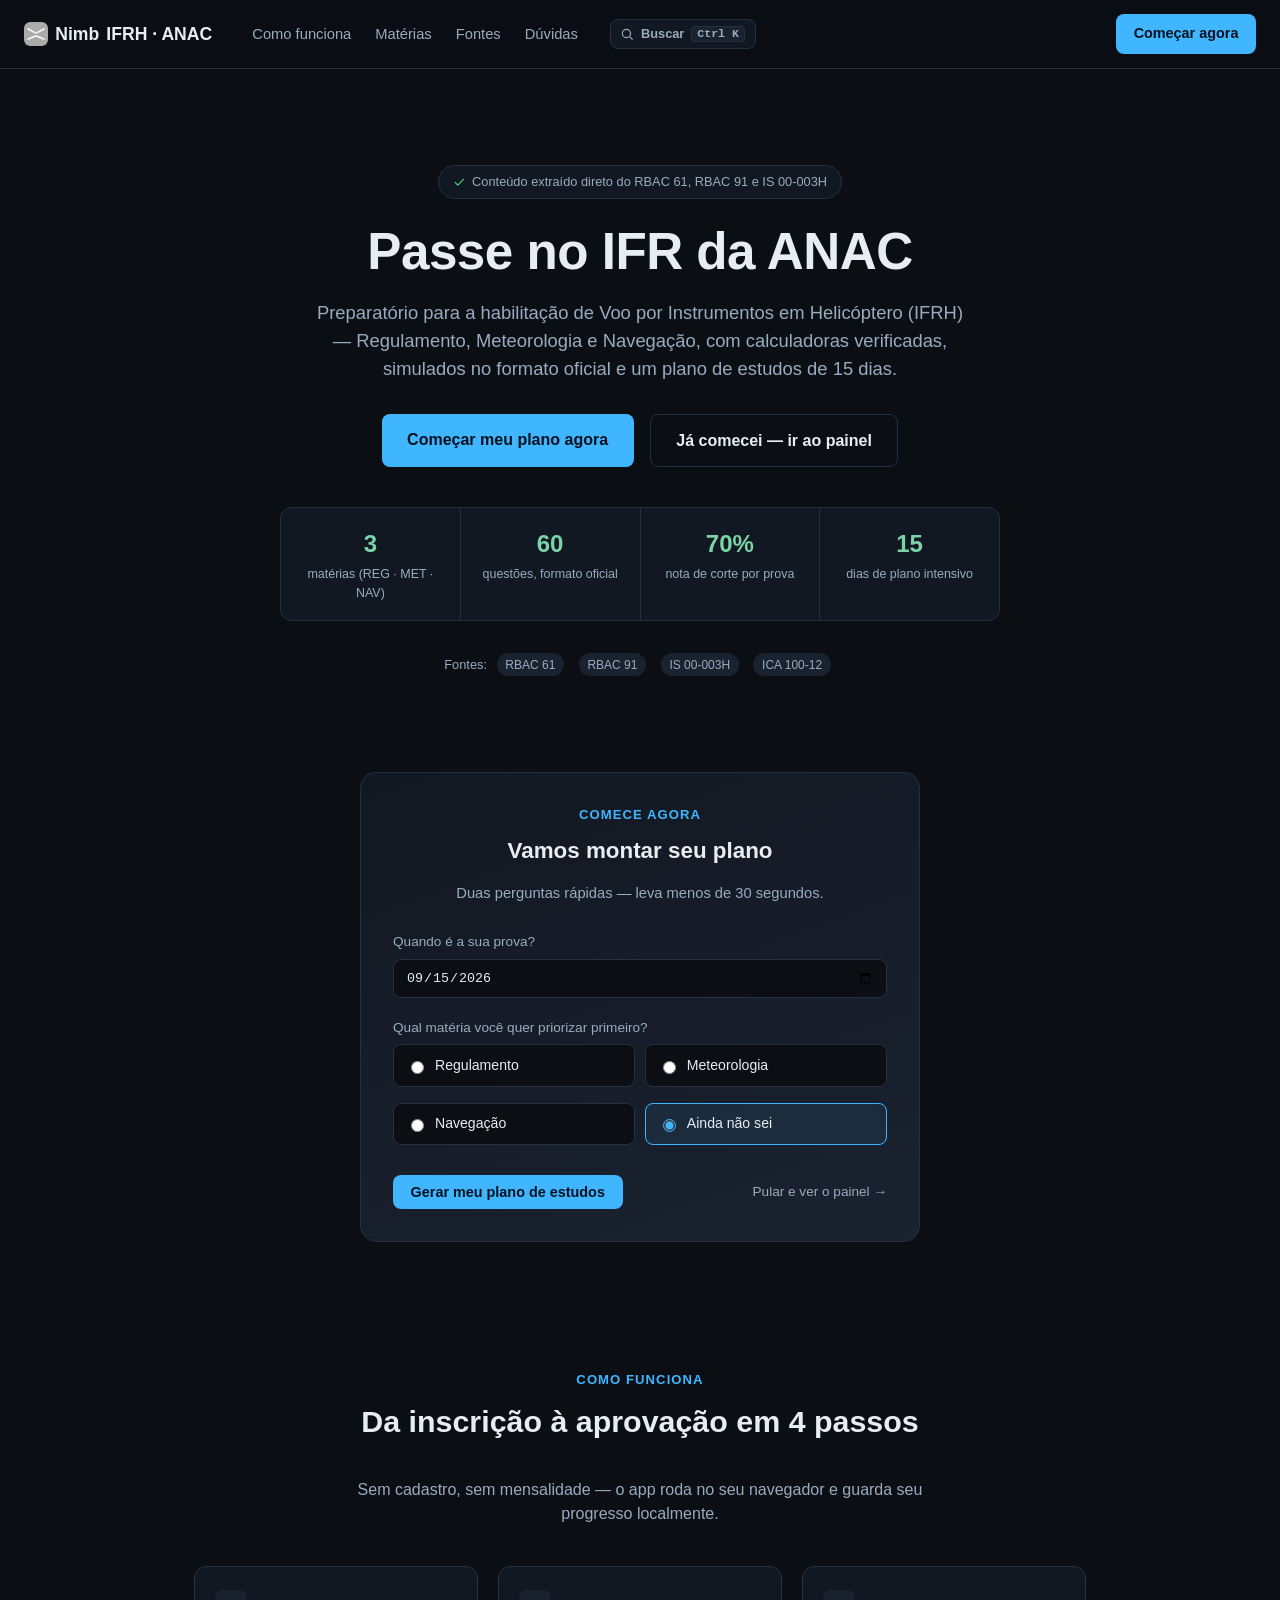
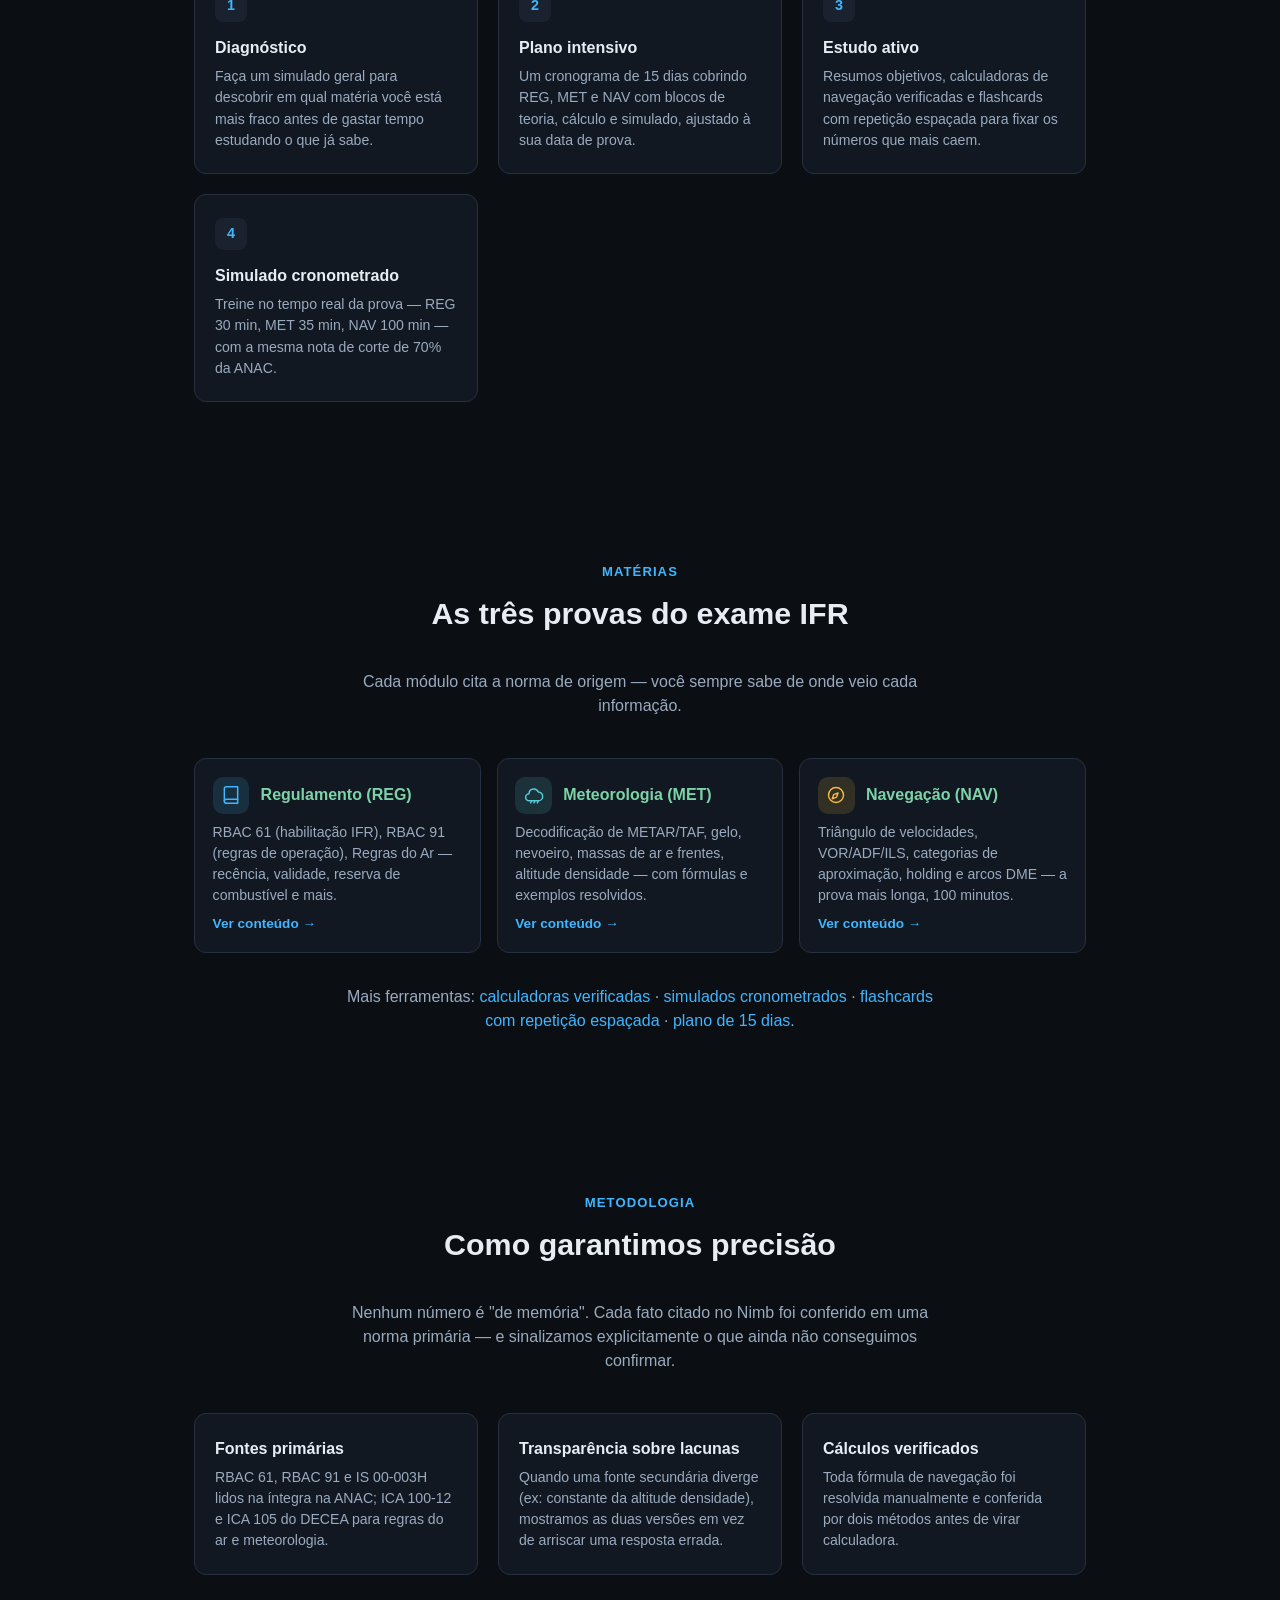
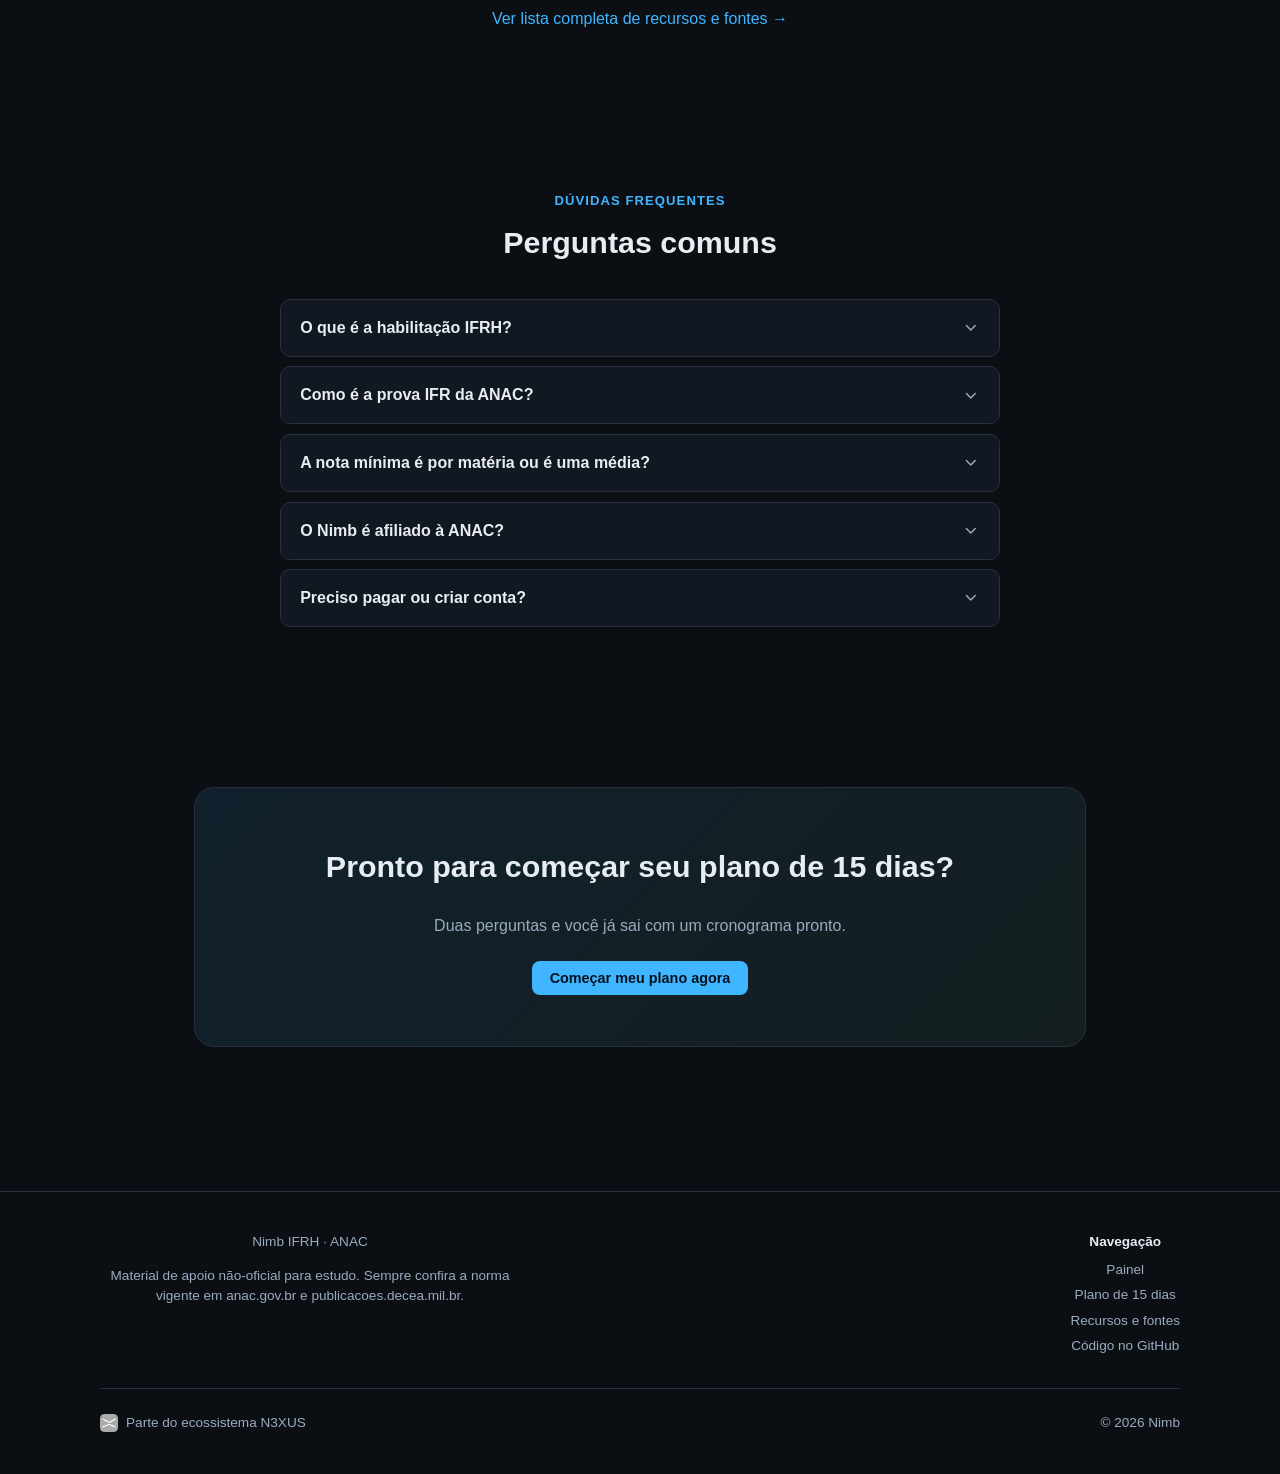
==== index.html @ 671a0efa "Resolve itens marcados como nao confirmados no REG e MET Verifiquei o texto oficial da ICA 100-12 (n" ====
<!DOCTYPE html>
<html lang="pt-BR">
<head>
<script>document.documentElement.classList.add('js');</script>
<meta charset="UTF-8" />
<meta name="viewport" content="width=device-width, initial-scale=1.0" />
<title>Nimb — Passe no IFR da ANAC (Habilitação IFRH)</title>
<meta name="description" content="Prepare-se para o exame teórico IFR da ANAC (habilitação de voo por instrumentos em helicóptero) com conteúdo extraído direto do RBAC 61, RBAC 91 e IS 00-003H, calculadoras verificadas, simulados no formato oficial e um plano de estudos de 15 dias." />
<meta name="theme-color" content="#0b0f14" />
<link rel="canonical" href="https://nimb.n3xus.dev/" />

<meta property="og:type" content="website" />
<meta property="og:title" content="Nimb — Passe no IFR da ANAC" />
<meta property="og:description" content="Regulamento, Meteorologia e Navegação extraídos direto das normas oficiais da ANAC/DECEA. Calculadoras verificadas, simulados no formato da prova e plano de 15 dias." />
<meta property="og:url" content="https://nimb.n3xus.dev/" />
<meta property="og:locale" content="pt_BR" />
<meta name="twitter:card" content="summary" />
<meta name="twitter:title" content="Nimb — Passe no IFR da ANAC" />
<meta name="twitter:description" content="Preparatório para a habilitação IFRH baseado nas normas oficiais da ANAC/DECEA." />

<link rel="icon" type="image/png" href="img/nexus-mark.png" />
<link rel="manifest" href="manifest.json" />
<meta name="theme-color" content="#0b0f14" />
<link rel="stylesheet" href="css/style.css?v=9" />
<script type="application/ld+json">
{
  "@context": "https://schema.org",
  "@type": "FAQPage",
  "mainEntity": [
    {
      "@type": "Question",
      "name": "O que é a habilitação IFRH?",
      "acceptedAnswer": { "@type": "Answer", "text": "IFRH é a habilitação de Voo por Instrumentos em Helicóptero da ANAC. Para obtê-la é preciso concluir um curso teórico aprovado, ser aprovado no exame teórico IFR e no exame prático de proficiência." }
    },
    {
      "@type": "Question",
      "name": "Como é estruturado o exame teórico IFR da ANAC?",
      "acceptedAnswer": { "@type": "Answer", "text": "O exame IFR tem 3 provas: REG (Regulamentos, 20 questões, 30 min), MET (Meteorologia, 20 questões, 35 min) e NAV (Navegação, 20 questões, 100 min). A nota mínima é 70% em cada prova, não é média entre elas." }
    },
    {
      "@type": "Question",
      "name": "O Nimb é afiliado à ANAC?",
      "acceptedAnswer": { "@type": "Answer", "text": "Não. O Nimb é um material de apoio independente e não-oficial. Todo o conteúdo é baseado em normas públicas (RBAC 61, RBAC 91, IS 00-003H, ICA 100-12) e deve ser confirmado na fonte oficial antes da prova." }
    },
    {
      "@type": "Question",
      "name": "Preciso pagar para usar o Nimb?",
      "acceptedAnswer": { "@type": "Answer", "text": "Não. O Nimb roda inteiramente no seu navegador, sem cadastro, sem cobrança e sem servidor guardando seus dados — seu progresso fica salvo localmente no seu dispositivo." }
    }
  ]
}
</script>
</head>
<body>
<a href="#conteudo" class="skip-link">Pular para o conteúdo</a>

<header class="landing-nav">
  <div class="brand">
    <img src="img/nexus-mark.png" alt="" width="24" height="24" style="border-radius:6px;" />
    Nimb <span class="tag">IFRH · ANAC</span>
  </div>
  <nav class="links" aria-label="Navegação principal">
    <a href="#como-funciona">Como funciona</a>
    <a href="#materias">Matérias</a>
    <a href="#metodologia">Fontes</a>
    <a href="#faq">Dúvidas</a>
  </nav>
  <button class="cmdk-trigger" onclick="openPalette()" type="button">
    <svg class="icon" viewBox="0 0 24 24" fill="none" stroke="currentColor" stroke-width="2" stroke-linecap="round" stroke-linejoin="round" aria-hidden="true"><circle cx="11" cy="11" r="7"/><path d="m21 21-4.3-4.3"/></svg>
    Buscar <kbd>Ctrl K</kbd>
  </button>
  <a class="btn nav-cta" href="#onboarding">Começar agora</a>
</header>

<main id="conteudo">
  <div class="landing-main">
    <section class="landing-hero">
      <span class="hero-badge reveal">
        <svg class="icon" viewBox="0 0 24 24" fill="none" stroke="currentColor" stroke-width="2" stroke-linecap="round" stroke-linejoin="round" aria-hidden="true"><path d="M20 6 9 17l-5-5"/></svg>
        Conteúdo extraído direto do RBAC 61, RBAC 91 e IS 00-003H
      </span>
      <h1 class="reveal">Passe no IFR da ANAC</h1>
      <p class="lead reveal">Preparatório para a habilitação de Voo por Instrumentos em Helicóptero (IFRH) — Regulamento, Meteorologia e Navegação, com calculadoras verificadas, simulados no formato oficial e um plano de estudos de 15 dias.</p>
      <div class="hero-ctas reveal">
        <a class="btn btn-lg" href="#onboarding">Começar meu plano agora</a>
        <a class="btn-ghost" href="painel.html">Já comecei — ir ao painel</a>
      </div>
      <div class="stat-strip reveal">
        <div class="stat"><div class="num">3</div><div class="lbl">matérias (REG · MET · NAV)</div></div>
        <div class="stat"><div class="num">60</div><div class="lbl">questões, formato oficial</div></div>
        <div class="stat"><div class="num">70%</div><div class="lbl">nota de corte por prova</div></div>
        <div class="stat"><div class="num">15</div><div class="lbl">dias de plano intensivo</div></div>
      </div>
      <div class="source-strip reveal">
        <span>Fontes:</span>
        <a class="tag-pill" href="https://www.anac.gov.br/assuntos/legislacao/legislacao-1/rbha-e-rbac/rbac/rbac-61" target="_blank" rel="noopener">RBAC 61</a>
        <a class="tag-pill" href="https://www.anac.gov.br/assuntos/legislacao/legislacao-1/rbha-e-rbac/rbac/rbac-91" target="_blank" rel="noopener">RBAC 91</a>
        <a class="tag-pill" href="https://www.anac.gov.br/assuntos/legislacao/legislacao-1/boletim-de-pessoal/2024/bps-v-19-no-53-30-12-2024-a-03-01-2025/is-00-003h/visualizar_ato_normativo" target="_blank" rel="noopener">IS 00-003H</a>
        <a class="tag-pill" href="https://publicacoes.decea.mil.br/publicacao/ica-100-12" target="_blank" rel="noopener">ICA 100-12</a>
      </div>
    </section>

    <section class="landing-section tight" id="onboarding" aria-labelledby="onboard-title">
      <div class="onboard-card reveal">
        <span class="section-kicker">Comece agora</span>
        <h2 id="onboard-title">Vamos montar seu plano</h2>
        <p>Duas perguntas rápidas — leva menos de 30 segundos.</p>
        <form id="onboard-form">
          <div class="onboard-field">
            <label for="onboard-date">Quando é a sua prova?</label>
            <input type="date" id="onboard-date" name="date" style="width:100%; background:var(--bg); color:var(--text); border:1px solid var(--border); border-radius:8px; padding:0.6rem 0.75rem; font-family:var(--mono);" />
          </div>
          <div class="onboard-field">
            <label>Qual matéria você quer priorizar primeiro?</label>
            <div class="priority-options">
              <label><input type="radio" name="priority" value="regulamento" /> Regulamento</label>
              <label><input type="radio" name="priority" value="meteorologia" /> Meteorologia</label>
              <label><input type="radio" name="priority" value="navegacao" /> Navegação</label>
              <label><input type="radio" name="priority" value="none" checked /> Ainda não sei</label>
            </div>
          </div>
          <div class="onboard-actions">
            <button type="submit" class="btn">Gerar meu plano de estudos</button>
            <a href="painel.html" id="onboard-skip" class="onboard-skip">Pular e ver o painel →</a>
          </div>
        </form>
      </div>
    </section>

    <section class="landing-section" id="como-funciona" aria-labelledby="como-funciona-title">
      <span class="section-kicker reveal">Como funciona</span>
      <h2 id="como-funciona-title" class="reveal">Da inscrição à aprovação em 4 passos</h2>
      <p class="section-sub reveal">Sem cadastro, sem mensalidade — o app roda no seu navegador e guarda seu progresso localmente.</p>
      <div class="steps-grid">
        <div class="step-card reveal">
          <div class="step-num">1</div>
          <h3>Diagnóstico</h3>
          <p>Faça um simulado geral para descobrir em qual matéria você está mais fraco antes de gastar tempo estudando o que já sabe.</p>
        </div>
        <div class="step-card reveal">
          <div class="step-num">2</div>
          <h3>Plano intensivo</h3>
          <p>Um cronograma de 15 dias cobrindo REG, MET e NAV com blocos de teoria, cálculo e simulado, ajustado à sua data de prova.</p>
        </div>
        <div class="step-card reveal">
          <div class="step-num">3</div>
          <h3>Estudo ativo</h3>
          <p>Resumos objetivos, calculadoras de navegação verificadas e flashcards com repetição espaçada para fixar os números que mais caem.</p>
        </div>
        <div class="step-card reveal">
          <div class="step-num">4</div>
          <h3>Simulado cronometrado</h3>
          <p>Treine no tempo real da prova — REG 30 min, MET 35 min, NAV 100 min — com a mesma nota de corte de 70% da ANAC.</p>
        </div>
      </div>
    </section>

    <section class="landing-section" id="materias" aria-labelledby="materias-title">
      <span class="section-kicker reveal">Matérias</span>
      <h2 id="materias-title" class="reveal">As três provas do exame IFR</h2>
      <p class="section-sub reveal">Cada módulo cita a norma de origem — você sempre sabe de onde veio cada informação.</p>
      <div class="grid">
        <div class="card reveal">
          <div class="card-head">
            <span class="icon-badge c-blue">
              <svg class="icon" viewBox="0 0 24 24" fill="none" stroke="currentColor" stroke-width="1.75" stroke-linecap="round" stroke-linejoin="round" aria-hidden="true">
                <path d="M4 19.5A2.5 2.5 0 0 1 6.5 17H20"/>
                <path d="M4 4.5A2.5 2.5 0 0 1 6.5 2H20v20H6.5A2.5 2.5 0 0 1 4 19.5V4.5Z"/>
              </svg>
            </span>
            <h3>Regulamento (REG)</h3>
          </div>
          <p>RBAC 61 (habilitação IFR), RBAC 91 (regras de operação), Regras do Ar — recência, validade, reserva de combustível e mais.</p>
          <a class="cta" href="regulamento.html">Ver conteúdo →</a>
        </div>
        <div class="card reveal">
          <div class="card-head">
            <span class="icon-badge c-teal">
              <svg class="icon" viewBox="0 0 24 24" fill="none" stroke="currentColor" stroke-width="1.75" stroke-linecap="round" stroke-linejoin="round" aria-hidden="true">
                <path d="M6.5 19a4.3 4.3 0 0 1-.5-8.6 5.8 5.8 0 0 1 11.2-2A4.3 4.3 0 0 1 17 19H6.5Z"/>
                <path d="M8 21.5 9 19.5"/><path d="M12 21.5 13 19.5"/><path d="M16 21.5 17 19.5"/>
              </svg>
            </span>
            <h3>Meteorologia (MET)</h3>
          </div>
          <p>Decodificação de METAR/TAF, gelo, nevoeiro, massas de ar e frentes, altitude densidade — com fórmulas e exemplos resolvidos.</p>
          <a class="cta" href="meteorologia.html">Ver conteúdo →</a>
        </div>
        <div class="card reveal">
          <div class="card-head">
            <span class="icon-badge c-amber">
              <svg class="icon" viewBox="0 0 24 24" fill="none" stroke="currentColor" stroke-width="1.75" stroke-linecap="round" stroke-linejoin="round" aria-hidden="true">
                <circle cx="12" cy="12" r="9"/>
                <path d="m14.5 9.5-1.7 4.7a1 1 0 0 1-.6.6l-4.7 1.7 1.7-4.7a1 1 0 0 1 .6-.6z"/>
              </svg>
            </span>
            <h3>Navegação (NAV)</h3>
          </div>
          <p>Triângulo de velocidades, VOR/ADF/ILS, categorias de aproximação, holding e arcos DME — a prova mais longa, 100 minutos.</p>
          <a class="cta" href="navegacao.html">Ver conteúdo →</a>
        </div>
      </div>
      <p class="section-sub reveal" style="margin-top:2rem; margin-bottom:0;">Mais ferramentas: <a href="calculadoras.html">calculadoras verificadas</a> · <a href="quiz.html">simulados cronometrados</a> · <a href="flashcards.html">flashcards com repetição espaçada</a> · <a href="plano.html">plano de 15 dias</a>.</p>
    </section>

    <section class="landing-section" id="metodologia" aria-labelledby="metodologia-title">
      <span class="section-kicker reveal">Metodologia</span>
      <h2 id="metodologia-title" class="reveal">Como garantimos precisão</h2>
      <p class="section-sub reveal">Nenhum número é "de memória". Cada fato citado no Nimb foi conferido em uma norma primária — e sinalizamos explicitamente o que ainda não conseguimos confirmar.</p>
      <div class="steps-grid">
        <div class="step-card reveal">
          <h3>Fontes primárias</h3>
          <p>RBAC 61, RBAC 91 e IS 00-003H lidos na íntegra na ANAC; ICA 100-12 e ICA 105 do DECEA para regras do ar e meteorologia.</p>
        </div>
        <div class="step-card reveal">
          <h3>Transparência sobre lacunas</h3>
          <p>Quando uma fonte secundária diverge (ex: constante da altitude densidade), mostramos as duas versões em vez de arriscar uma resposta errada.</p>
        </div>
        <div class="step-card reveal">
          <h3>Cálculos verificados</h3>
          <p>Toda fórmula de navegação foi resolvida manualmente e conferida por dois métodos antes de virar calculadora.</p>
        </div>
      </div>
      <p class="section-sub reveal" style="margin-top:2rem; margin-bottom:0;"><a href="recursos.html">Ver lista completa de recursos e fontes →</a></p>
    </section>

    <section class="landing-section" id="faq" aria-labelledby="faq-title">
      <span class="section-kicker reveal">Dúvidas frequentes</span>
      <h2 id="faq-title" class="reveal">Perguntas comuns</h2>
      <div class="faq-list reveal">
        <details class="faq-item">
          <summary>O que é a habilitação IFRH? <svg class="icon chevron" viewBox="0 0 24 24" fill="none" stroke="currentColor" stroke-width="2" stroke-linecap="round" stroke-linejoin="round" aria-hidden="true"><path d="m6 9 6 6 6-6"/></svg></summary>
          <div class="faq-body">É a habilitação de Voo por Instrumentos em Helicóptero da ANAC (RBAC 61, Subparte L). Exige curso teórico aprovado, aprovação no exame teórico IFR e no exame prático de proficiência.</div>
        </details>
        <details class="faq-item">
          <summary>Como é a prova IFR da ANAC? <svg class="icon chevron" viewBox="0 0 24 24" fill="none" stroke="currentColor" stroke-width="2" stroke-linecap="round" stroke-linejoin="round" aria-hidden="true"><path d="m6 9 6 6 6-6"/></svg></summary>
          <div class="faq-body">3 provas: REG (20 questões/30min), MET (20/35min) e NAV (20/100min) — total de 60 questões em 165 minutos.</div>
        </details>
        <details class="faq-item">
          <summary>A nota mínima é por matéria ou é uma média? <svg class="icon chevron" viewBox="0 0 24 24" fill="none" stroke="currentColor" stroke-width="2" stroke-linecap="round" stroke-linejoin="round" aria-hidden="true"><path d="m6 9 6 6 6-6"/></svg></summary>
          <div class="faq-body">É por prova: você precisa de 70% de acerto em CADA uma das três provas (REG, MET e NAV), não uma média geral entre elas.</div>
        </details>
        <details class="faq-item">
          <summary>O Nimb é afiliado à ANAC? <svg class="icon chevron" viewBox="0 0 24 24" fill="none" stroke="currentColor" stroke-width="2" stroke-linecap="round" stroke-linejoin="round" aria-hidden="true"><path d="m6 9 6 6 6-6"/></svg></summary>
          <div class="faq-body">Não. É material de apoio independente e não-oficial. Sempre confira a norma vigente em anac.gov.br e publicacoes.decea.mil.br antes da prova.</div>
        </details>
        <details class="faq-item">
          <summary>Preciso pagar ou criar conta? <svg class="icon chevron" viewBox="0 0 24 24" fill="none" stroke="currentColor" stroke-width="2" stroke-linecap="round" stroke-linejoin="round" aria-hidden="true"><path d="m6 9 6 6 6-6"/></svg></summary>
          <div class="faq-body">Não. O Nimb roda inteiramente no seu navegador — sem cadastro, sem cobrança. Seu progresso é salvo localmente no seu dispositivo (localStorage).</div>
        </details>
      </div>
    </section>

    <section class="landing-section">
      <div class="final-cta reveal">
        <h2>Pronto para começar seu plano de 15 dias?</h2>
        <p>Duas perguntas e você já sai com um cronograma pronto.</p>
        <a class="btn btn-lg" href="#onboarding">Começar meu plano agora</a>
      </div>
    </section>
  </div>
</main>

<footer class="landing-footer">
  <div class="foot-inner">
    <div>
      <div class="brand" style="margin-bottom:0.5rem;">Nimb <span class="tag">IFRH · ANAC</span></div>
      <p style="max-width:420px;">Material de apoio não-oficial para estudo. Sempre confira a norma vigente em <a href="https://www.anac.gov.br" target="_blank" rel="noopener">anac.gov.br</a> e <a href="https://publicacoes.decea.mil.br" target="_blank" rel="noopener">publicacoes.decea.mil.br</a>.</p>
    </div>
    <div>
      <div style="color:var(--text); font-weight:600; margin-bottom:0.5rem;">Navegação</div>
      <div style="display:flex; flex-direction:column; gap:0.3rem;">
        <a href="painel.html">Painel</a>
        <a href="plano.html">Plano de 15 dias</a>
        <a href="recursos.html">Recursos e fontes</a>
        <a href="https://github.com/N3xusD3v/Nimb" target="_blank" rel="noopener">Código no GitHub</a>
      </div>
    </div>
  </div>
  <div class="foot-inner" style="margin-top:2rem; padding-top:1.5rem; border-top:1px solid var(--border);">
    <span style="display:inline-flex; align-items:center; gap:0.5rem;">
      <img src="img/nexus-mark.png" alt="" width="18" height="18" style="border-radius:4px;" />
      Parte do ecossistema N3XUS
    </span>
    <span>© 2026 Nimb</span>
  </div>
</footer>

<script src="js/app.js?v=9"></script>
<script src="js/palette.js?v=9"></script>
<script src="js/onboarding.js?v=9"></script>
</body>
</html>
---- css/style.css ----
:root {
  --bg: #0b0f14;
  --bg-elev: #121821;
  --bg-elev-2: #1a2230;
  --border: #263041;
  --text: #e8edf4;
  --text-dim: #9aabc0;
  --accent: #3fb6ff;
  --accent-2: #7dd3a8;
  --warn: #f5b942;
  --danger: #ff6b6b;
  --ok: #4cd97b;
  --pink: #ef8fc4;
  --purple: #b18af0;
  --teal: #57cbd6;
  --radius: 12px;
  --font: -apple-system, "Segoe UI", Roboto, Inter, Arial, sans-serif;
  --mono: "Cascadia Code", "Consolas", monospace;
}

* { box-sizing: border-box; }

html, body {
  margin: 0;
  padding: 0;
  background: var(--bg);
  color: var(--text);
  font-family: var(--font);
  line-height: 1.5;
}

a { color: var(--accent); text-decoration: none; }
a:hover { text-decoration: underline; }

header.topbar {
  position: sticky;
  top: 0;
  z-index: 10;
  background: rgba(11, 15, 20, 0.92);
  backdrop-filter: blur(8px);
  border-bottom: 1px solid var(--border);
  display: flex;
  align-items: center;
  gap: 1rem;
  padding: 0.75rem 1.25rem;
  flex-wrap: wrap;
}

header.topbar .brand {
  font-weight: 700;
  font-size: 1.1rem;
  color: var(--text);
  letter-spacing: 0.02em;
  display: flex;
  align-items: center;
  gap: 0.45rem;
}
header.topbar .brand .icon { color: var(--accent); width: 1.3em; height: 1.3em; }
header.topbar .brand .tag {
  font-size: 0.65rem;
  font-weight: 600;
  color: var(--accent);
  border: 1px solid var(--accent);
  border-radius: 999px;
  padding: 0.05rem 0.5rem;
}

nav.mainnav {
  display: flex;
  gap: 0.25rem;
  flex-wrap: wrap;
  margin-left: auto;
}
nav.mainnav a {
  color: var(--text-dim);
  padding: 0.4rem 0.7rem;
  border-radius: 8px;
  font-size: 0.88rem;
  font-weight: 500;
}
nav.mainnav a:hover { background: var(--bg-elev-2); text-decoration: none; color: var(--text); }
nav.mainnav a.active { background: var(--bg-elev-2); color: var(--accent); }

main {
  max-width: 980px;
  margin: 0 auto;
  padding: 1.5rem 1.25rem 4rem;
}

.hero {
  display: flex;
  justify-content: space-between;
  align-items: center;
  gap: 1.5rem;
  flex-wrap: wrap;
  background: linear-gradient(135deg, var(--bg-elev), var(--bg-elev-2));
  border: 1px solid var(--border);
  border-radius: var(--radius);
  padding: 1.5rem;
  margin-bottom: 1.5rem;
}
.hero h1 { margin: 0 0 0.25rem; font-size: 1.5rem; }
.hero p { margin: 0; color: var(--text-dim); }
.countdown {
  text-align: center;
  min-width: 120px;
}
.countdown .num { font-size: 2.4rem; font-weight: 800; color: var(--accent); line-height: 1; }
.countdown .lbl { font-size: 0.75rem; color: var(--text-dim); text-transform: uppercase; letter-spacing: 0.06em; }

.grid {
  display: grid;
  grid-template-columns: repeat(auto-fit, minmax(220px, 1fr));
  gap: 1rem;
  margin-bottom: 2rem;
}

.card {
  background: var(--bg-elev);
  border: 1px solid var(--border);
  border-radius: var(--radius);
  padding: 1.1rem;
  display: flex;
  flex-direction: column;
  gap: 0.5rem;
}
.card h3 { margin: 0; font-size: 1rem; }
.card p { margin: 0; color: var(--text-dim); font-size: 0.88rem; flex-grow: 1; }
.card-head { display: flex; align-items: center; gap: 0.7rem; }

/* Icon system: stroke-based SVGs, sized via em so they scale with surrounding text */
.icon { width: 1.1em; height: 1.1em; vertical-align: -0.18em; flex-shrink: 0; }
.icon-lg { width: 1.3em; height: 1.3em; vertical-align: -0.22em; }

.icon-badge {
  display: inline-flex;
  align-items: center;
  justify-content: center;
  width: 2.3rem;
  height: 2.3rem;
  border-radius: 10px;
  flex-shrink: 0;
}
.icon-badge .icon { width: 1.25rem; height: 1.25rem; vertical-align: 0; }
.icon-badge.c-blue   { background: rgba(63,182,255,0.14);  color: var(--accent); }
.icon-badge.c-teal   { background: rgba(87,203,214,0.14);  color: var(--teal); }
.icon-badge.c-amber  { background: rgba(245,185,66,0.14);  color: var(--warn); }
.icon-badge.c-purple { background: rgba(177,138,240,0.14); color: var(--purple); }
.icon-badge.c-green  { background: rgba(76,217,123,0.14);  color: var(--ok); }
.icon-badge.c-pink   { background: rgba(239,143,196,0.14); color: var(--pink); }

.icon-inline { color: var(--accent); margin-right: 0.4rem; }
h2 .icon-inline { width: 1.15em; height: 1.15em; vertical-align: -0.15em; }
.card .progress-bar { height: 6px; border-radius: 999px; background: var(--bg-elev-2); overflow: hidden; }
.card .progress-bar > div { height: 100%; background: var(--accent-2); }
.card .cta { align-self: flex-start; font-size: 0.85rem; font-weight: 600; }

h2 { font-size: 1.3rem; border-bottom: 1px solid var(--border); padding-bottom: 0.5rem; margin-top: 2.5rem; }
h2:first-of-type { margin-top: 0; }
h3 { font-size: 1.05rem; color: var(--accent-2); }

table { width: 100%; border-collapse: collapse; margin: 1rem 0; font-size: 0.9rem; }
th, td { border: 1px solid var(--border); padding: 0.5rem 0.6rem; text-align: left; }
th { background: var(--bg-elev); }
tr:nth-child(even) td { background: rgba(255,255,255,0.02); }

.note {
  background: var(--bg-elev);
  border-left: 3px solid var(--accent);
  border-radius: 0 8px 8px 0;
  padding: 0.75rem 1rem;
  margin: 1rem 0;
  font-size: 0.9rem;
  display: flex;
  align-items: flex-start;
  gap: 0.65rem;
}
.note.warn { border-color: var(--warn); }
.note strong { color: var(--accent); }
.note.warn strong { color: var(--warn); }

.note::before {
  content: "";
  flex-shrink: 0;
  width: 1.15em;
  height: 1.15em;
  margin-top: 0.15em;
  background-color: var(--accent);
  -webkit-mask-repeat: no-repeat; mask-repeat: no-repeat;
  -webkit-mask-size: contain; mask-size: contain;
  -webkit-mask-position: center; mask-position: center;
  -webkit-mask-image: url("data:image/svg+xml;utf8,<svg xmlns='http://www.w3.org/2000/svg' viewBox='0 0 24 24' fill='none' stroke='black' stroke-width='2' stroke-linecap='round' stroke-linejoin='round'><circle cx='12' cy='12' r='9'/><line x1='12' y1='11' x2='12' y2='16.5'/><circle cx='12' cy='7.5' r='0.9' fill='black' stroke='none'/></svg>");
  mask-image: url("data:image/svg+xml;utf8,<svg xmlns='http://www.w3.org/2000/svg' viewBox='0 0 24 24' fill='none' stroke='black' stroke-width='2' stroke-linecap='round' stroke-linejoin='round'><circle cx='12' cy='12' r='9'/><line x1='12' y1='11' x2='12' y2='16.5'/><circle cx='12' cy='7.5' r='0.9' fill='black' stroke='none'/></svg>");
}
.note.warn::before {
  background-color: var(--warn);
  -webkit-mask-image: url("data:image/svg+xml;utf8,<svg xmlns='http://www.w3.org/2000/svg' viewBox='0 0 24 24' fill='none' stroke='black' stroke-width='2' stroke-linecap='round' stroke-linejoin='round'><path d='M12 3.2 2.3 20.5h19.4L12 3.2Z'/><line x1='12' y1='10' x2='12' y2='14.5'/><circle cx='12' cy='17.4' r='0.9' fill='black' stroke='none'/></svg>");
  mask-image: url("data:image/svg+xml;utf8,<svg xmlns='http://www.w3.org/2000/svg' viewBox='0 0 24 24' fill='none' stroke='black' stroke-width='2' stroke-linecap='round' stroke-linejoin='round'><path d='M12 3.2 2.3 20.5h19.4L12 3.2Z'/><line x1='12' y1='10' x2='12' y2='14.5'/><circle cx='12' cy='17.4' r='0.9' fill='black' stroke='none'/></svg>");
}

.formula {
  background: #0d1420;
  border: 1px solid var(--border);
  border-radius: 8px;
  padding: 0.9rem 1.1rem;
  font-family: var(--mono);
  font-size: 0.95rem;
  overflow-x: auto;
  margin: 0.75rem 0;
  color: var(--accent-2);
}

.calc-box {
  background: var(--bg-elev);
  border: 1px solid var(--border);
  border-radius: var(--radius);
  padding: 1.25rem;
  margin-bottom: 1.5rem;
}
.calc-box h3 { margin-top: 0; color: var(--text); display: flex; align-items: center; gap: 0.55rem; }
.calc-box h3 .icon-inline { margin-right: 0; }
.field-row { display: flex; gap: 0.75rem; flex-wrap: wrap; margin-bottom: 0.75rem; }
.field {
  display: flex;
  flex-direction: column;
  gap: 0.25rem;
  flex: 1 1 140px;
}
.field label { font-size: 0.78rem; color: var(--text-dim); }
.field input, .field select {
  background: var(--bg);
  border: 1px solid var(--border);
  border-radius: 8px;
  color: var(--text);
  padding: 0.5rem 0.6rem;
  font-size: 0.95rem;
  font-family: var(--mono);
}
button, .btn {
  background: var(--accent);
  color: #04121f;
  border: none;
  border-radius: 8px;
  padding: 0.55rem 1.1rem;
  font-weight: 700;
  cursor: pointer;
  font-size: 0.9rem;
}
.secondary { background: var(--bg-elev-2); color: var(--text); border: 1px solid var(--border); }
button:hover { filter: brightness(1.1); }
.result-box {
  margin-top: 0.75rem;
  padding: 0.85rem 1rem;
  background: #0d1420;
  border-radius: 8px;
  border: 1px dashed var(--accent);
  font-family: var(--mono);
  white-space: pre-line;
}

.quiz-question { font-size: 1.05rem; margin-bottom: 1rem; }
.quiz-options { display: flex; flex-direction: column; gap: 0.5rem; margin-bottom: 1rem; }
.quiz-options button {
  background: var(--bg-elev);
  color: var(--text);
  border: 1px solid var(--border);
  text-align: left;
  padding: 0.7rem 0.9rem;
  font-weight: 500;
}
.quiz-options button.correct { border-color: var(--ok); background: rgba(76,217,123,0.12); }
.quiz-options button.wrong { border-color: var(--danger); background: rgba(255,107,107,0.12); }
.quiz-meta { display: flex; justify-content: space-between; color: var(--text-dim); font-size: 0.85rem; margin-bottom: 0.5rem; }
.explain { background: var(--bg-elev-2); border-radius: 8px; padding: 0.75rem 1rem; font-size: 0.9rem; margin-top: 0.75rem; display: none; }
.explain.show { display: block; }

.flash-card {
  background: var(--bg-elev);
  border: 1px solid var(--border);
  border-radius: var(--radius);
  min-height: 220px;
  display: flex;
  align-items: center;
  justify-content: center;
  text-align: center;
  padding: 2rem;
  font-size: 1.15rem;
  cursor: pointer;
  margin-bottom: 1rem;
}
.flash-card .tag {
  position: absolute;
  margin-top: -8.5rem;
  font-size: 0.7rem;
  color: var(--text-dim);
  text-transform: uppercase;
}
.flash-actions { display: flex; gap: 0.5rem; justify-content: center; flex-wrap: wrap; }
.flash-actions button { flex: 1 1 100px; display: inline-flex; align-items: center; justify-content: center; gap: 0.4rem; }

.day-list { display: flex; flex-direction: column; gap: 0.6rem; }
.day-item {
  background: var(--bg-elev);
  border: 1px solid var(--border);
  border-radius: 10px;
  padding: 0.8rem 1rem;
}
.day-item.today { border-color: var(--accent); }
.day-item .day-head { display: flex; justify-content: space-between; align-items: center; font-weight: 700; margin-bottom: 0.4rem; }
.day-item.today .day-head { color: var(--accent); }
.day-item ul { margin: 0; padding-left: 1.2rem; font-size: 0.9rem; }
.day-item li { margin: 0.2rem 0; }
.day-item li.done { color: var(--text-dim); text-decoration: line-through; }

.tag-pill {
  display: inline-block;
  font-size: 0.72rem;
  padding: 0.15rem 0.55rem;
  border-radius: 999px;
  background: var(--bg-elev-2);
  color: var(--text-dim);
  margin-right: 0.3rem;
}

.resource-list { display: flex; flex-direction: column; gap: 0.6rem; }
.resource-item {
  background: var(--bg-elev);
  border: 1px solid var(--border);
  border-radius: 10px;
  padding: 0.8rem 1rem;
}
.resource-item .r-title { font-weight: 700; }
.resource-item .r-desc { color: var(--text-dim); font-size: 0.88rem; }

footer {
  text-align: center;
  color: var(--text-dim);
  font-size: 0.8rem;
  padding: 2rem 1rem;
}

@media (max-width: 640px) {
  header.topbar { flex-direction: column; align-items: flex-start; }
  nav.mainnav { margin-left: 0; width: 100%; }
  .hero { flex-direction: column; align-items: flex-start; }
}

/* ---- Accessibility: skip link + visible focus ---- */
.sr-only {
  position: absolute;
  width: 1px;
  height: 1px;
  padding: 0;
  margin: -1px;
  overflow: hidden;
  clip: rect(0, 0, 0, 0);
  white-space: nowrap;
  border: 0;
}
.skip-link {
  position: absolute;
  left: -999px;
  top: 0;
  background: var(--accent);
  color: #04121f;
  padding: 0.6rem 1rem;
  border-radius: 0 0 8px 0;
  font-weight: 700;
  z-index: 100;
}
.skip-link:focus {
  left: 0;
}
a:focus-visible, button:focus-visible, input:focus-visible, select:focus-visible {
  outline: 2px solid var(--accent);
  outline-offset: 2px;
}

/* ---- Progressive-enhancement reveal animation ---- */
html.js .reveal {
  opacity: 0;
  transform: translateY(14px);
  transition: opacity 0.5s ease, transform 0.5s ease;
}
html.js .reveal.in-view {
  opacity: 1;
  transform: translateY(0);
}
@media (prefers-reduced-motion: reduce) {
  html.js .reveal { opacity: 1; transform: none; transition: none; }
}

/* ---- Landing page ---- */
.landing-nav {
  position: sticky;
  top: 0;
  z-index: 20;
  background: rgba(11, 15, 20, 0.85);
  backdrop-filter: blur(10px);
  border-bottom: 1px solid var(--border);
  display: flex;
  align-items: center;
  gap: 1.5rem;
  padding: 0.9rem 1.5rem;
  flex-wrap: wrap;
}
.landing-nav .brand { font-weight: 700; font-size: 1.1rem; display: flex; align-items: center; gap: 0.45rem; }
.landing-nav .brand .icon { color: var(--accent); width: 1.3em; height: 1.3em; }
.landing-nav .links { display: flex; gap: 1.5rem; margin-left: 1rem; flex-wrap: wrap; }
.landing-nav .links a { color: var(--text-dim); font-size: 0.92rem; font-weight: 500; }
.landing-nav .links a:hover { color: var(--text); text-decoration: none; }
.landing-nav .nav-cta { margin-left: auto; }

.landing-main { max-width: 1080px; margin: 0 auto; padding: 0 1.5rem; }
.landing-section { padding: 5rem 0; }
.landing-section.tight { padding: 3rem 0; }
.landing-section h2 { border-bottom: none; margin-top: 0; font-size: 1.9rem; text-align: center; }
.section-kicker {
  display: block;
  text-align: center;
  color: var(--accent);
  font-size: 0.82rem;
  font-weight: 700;
  letter-spacing: 0.08em;
  text-transform: uppercase;
  margin-bottom: 0.6rem;
}
.section-sub { text-align: center; color: var(--text-dim); max-width: 620px; margin: 0.75rem auto 2.5rem; }

.landing-hero { padding: 4.5rem 0 3rem; text-align: center; }
.hero-badge {
  display: inline-flex;
  align-items: center;
  gap: 0.4rem;
  background: var(--bg-elev);
  border: 1px solid var(--border);
  border-radius: 999px;
  padding: 0.4rem 0.9rem;
  font-size: 0.8rem;
  color: var(--text-dim);
  margin-bottom: 1.5rem;
}
.hero-badge .icon { color: var(--ok); width: 1em; height: 1em; }
.landing-hero h1 {
  font-size: clamp(2.1rem, 5vw, 3.2rem);
  line-height: 1.15;
  margin: 0 0 1.1rem;
  letter-spacing: -0.01em;
}
.landing-hero .lead {
  font-size: 1.15rem;
  color: var(--text-dim);
  max-width: 660px;
  margin: 0 auto 2rem;
}
.hero-ctas { display: flex; gap: 1rem; justify-content: center; flex-wrap: wrap; margin-bottom: 2.5rem; }
.hero-ctas .btn-lg { font-size: 1rem; padding: 0.85rem 1.6rem; }
.hero-ctas .btn-ghost {
  background: transparent;
  color: var(--text);
  border: 1px solid var(--border);
  padding: 0.85rem 1.6rem;
  border-radius: 8px;
  font-weight: 600;
}
.hero-ctas .btn-ghost:hover { border-color: var(--accent); }

.stat-strip {
  display: grid;
  grid-template-columns: repeat(auto-fit, minmax(140px, 1fr));
  gap: 1px;
  background: var(--border);
  border: 1px solid var(--border);
  border-radius: var(--radius);
  overflow: hidden;
  max-width: 720px;
  margin: 0 auto;
}
.stat-strip .stat { background: var(--bg-elev); padding: 1.1rem 0.75rem; text-align: center; }
.stat-strip .stat .num { font-size: 1.5rem; font-weight: 800; color: var(--accent-2); }
.stat-strip .stat .lbl { font-size: 0.78rem; color: var(--text-dim); margin-top: 0.2rem; }

.source-strip {
  display: flex;
  justify-content: center;
  align-items: center;
  gap: 0.6rem;
  flex-wrap: wrap;
  margin-top: 2rem;
  color: var(--text-dim);
  font-size: 0.8rem;
}
.source-strip .tag-pill { font-size: 0.75rem; }

/* Onboarding card */
.onboard-card {
  background: linear-gradient(160deg, var(--bg-elev), var(--bg-elev-2));
  border: 1px solid var(--border);
  border-radius: 16px;
  padding: 2rem;
  max-width: 560px;
  margin: 0 auto;
}
.onboard-card h2 { font-size: 1.4rem; margin-bottom: 0.4rem; }
.onboard-card > p { text-align: center; color: var(--text-dim); margin-top: 0; margin-bottom: 1.75rem; font-size: 0.92rem; }
.onboard-field { margin-bottom: 1.25rem; }
.onboard-field label { display: block; font-size: 0.85rem; color: var(--text-dim); margin-bottom: 0.4rem; }
.priority-options { display: grid; grid-template-columns: repeat(2, 1fr); gap: 0.6rem; }
.priority-options label {
  display: flex;
  align-items: center;
  gap: 0.5rem;
  background: var(--bg);
  border: 1px solid var(--border);
  border-radius: 8px;
  padding: 0.6rem 0.75rem;
  font-size: 0.88rem;
  color: var(--text);
  cursor: pointer;
}
.priority-options input { accent-color: var(--accent); }
.priority-options label:has(input:checked) { border-color: var(--accent); background: rgba(63,182,255,0.08); }
.onboard-actions { display: flex; align-items: center; justify-content: space-between; gap: 1rem; margin-top: 1.5rem; flex-wrap: wrap; }
.onboard-skip { font-size: 0.85rem; color: var(--text-dim); }

/* Steps */
.steps-grid { display: grid; grid-template-columns: repeat(auto-fit, minmax(220px, 1fr)); gap: 1.25rem; counter-reset: step; }
.step-card {
  background: var(--bg-elev);
  border: 1px solid var(--border);
  border-radius: var(--radius);
  padding: 1.4rem 1.25rem;
  position: relative;
}
.step-card .step-num {
  display: inline-flex;
  align-items: center;
  justify-content: center;
  width: 2rem;
  height: 2rem;
  border-radius: 8px;
  background: var(--bg-elev-2);
  color: var(--accent);
  font-weight: 800;
  font-size: 0.9rem;
  margin-bottom: 0.9rem;
}
.step-card h3 { color: var(--text); margin: 0 0 0.4rem; font-size: 1rem; }
.step-card p { color: var(--text-dim); font-size: 0.88rem; margin: 0; }

/* FAQ accordion */
.faq-list { max-width: 720px; margin: 0 auto; display: flex; flex-direction: column; gap: 0.6rem; }
.faq-item { background: var(--bg-elev); border: 1px solid var(--border); border-radius: 10px; overflow: hidden; }
.faq-item summary {
  cursor: pointer;
  padding: 1rem 1.2rem;
  font-weight: 600;
  list-style: none;
  display: flex;
  justify-content: space-between;
  align-items: center;
  gap: 1rem;
}
.faq-item summary::-webkit-details-marker { display: none; }
.faq-item summary .chevron { transition: transform 0.2s ease; flex-shrink: 0; color: var(--text-dim); }
.faq-item[open] summary .chevron { transform: rotate(180deg); }
.faq-item .faq-body { padding: 0 1.2rem 1.1rem; color: var(--text-dim); font-size: 0.92rem; }

.final-cta {
  text-align: center;
  background: linear-gradient(135deg, rgba(63,182,255,0.1), rgba(125,211,168,0.08));
  border: 1px solid var(--border);
  border-radius: 20px;
  padding: 3.5rem 2rem;
}
.final-cta h2 { margin-bottom: 0.6rem; }
.final-cta p { color: var(--text-dim); margin-bottom: 1.75rem; }

.landing-footer {
  border-top: 1px solid var(--border);
  padding: 2.5rem 1.5rem;
  color: var(--text-dim);
  font-size: 0.85rem;
}
.landing-footer .foot-inner { max-width: 1080px; margin: 0 auto; display: flex; justify-content: space-between; gap: 2rem; flex-wrap: wrap; }
.landing-footer a { color: var(--text-dim); }
.landing-footer a:hover { color: var(--accent); }

@media (max-width: 720px) {
  .landing-nav .links { display: none; }
  .priority-options { grid-template-columns: 1fr; }
}

/* ---- Painel "Hoje" ---- */
.streak-badge {
  display: inline-flex;
  align-items: center;
  gap: 0.3rem;
  background: rgba(245, 185, 66, 0.12);
  color: var(--warn);
  border: 1px solid rgba(245, 185, 66, 0.3);
  border-radius: 999px;
  padding: 0.25rem 0.8rem;
  font-weight: 600;
  font-size: 0.85rem;
}

.today-grid {
  display: grid;
  grid-template-columns: 1.4fr 1fr;
  gap: 1rem;
  margin-bottom: 2rem;
}
.today-focus, .today-review { display: flex; flex-direction: column; }
.today-focus .cta, .today-review .cta { margin-top: auto; padding-top: 0.75rem; }

.focus-tasks { list-style: none; padding: 0; margin: 0 0 0.5rem; display: flex; flex-direction: column; gap: 0.55rem; }
.focus-tasks li { font-size: 0.92rem; }
.focus-tasks li.done span { color: var(--text-dim); text-decoration: line-through; }
.focus-tasks input { accent-color: var(--accent); margin-top: 0.2rem; }

.readiness-list { display: flex; flex-direction: column; gap: 0.75rem; margin-bottom: 2rem; }
.readiness-row { display: flex; align-items: center; gap: 1rem; }
.readiness-label { width: 120px; flex-shrink: 0; font-weight: 600; font-size: 0.9rem; }
.readiness-bar { flex-grow: 1; height: 10px; }
.readiness-bar > div { background: linear-gradient(90deg, var(--accent), var(--accent-2)); transition: width 0.4s ease; }
.readiness-pct { width: 42px; text-align: right; font-family: var(--mono); font-size: 0.85rem; color: var(--text-dim); }

@media (max-width: 720px) {
  .today-grid { grid-template-columns: 1fr; }
}

/* ---- Command palette (Ctrl/Cmd+K) ---- */
.cmdk-trigger {
  display: inline-flex;
  align-items: center;
  gap: 0.4rem;
  background: var(--bg-elev);
  border: 1px solid var(--border);
  color: var(--text-dim);
  border-radius: 8px;
  padding: 0.35rem 0.6rem;
  font-size: 0.8rem;
  cursor: pointer;
  margin-left: 0.5rem;
}
.cmdk-trigger:hover { border-color: var(--accent); color: var(--text); }
.cmdk-trigger kbd {
  background: var(--bg-elev-2);
  border: 1px solid var(--border);
  border-radius: 4px;
  padding: 0.05rem 0.35rem;
  font-family: var(--mono);
  font-size: 0.72rem;
}

.cmdk-overlay {
  position: fixed;
  inset: 0;
  background: rgba(4, 8, 12, 0.7);
  backdrop-filter: blur(3px);
  display: none;
  align-items: flex-start;
  justify-content: center;
  padding-top: 12vh;
  z-index: 200;
}
.cmdk-overlay.open { display: flex; }

.cmdk-box {
  width: min(560px, 92vw);
  max-height: 70vh;
  background: var(--bg-elev);
  border: 1px solid var(--border);
  border-radius: 14px;
  box-shadow: 0 20px 60px rgba(0, 0, 0, 0.5);
  overflow: hidden;
  display: flex;
  flex-direction: column;
}
.cmdk-input-row {
  display: flex;
  align-items: center;
  gap: 0.6rem;
  padding: 0.9rem 1rem;
  border-bottom: 1px solid var(--border);
  color: var(--text-dim);
}
.cmdk-input-row input {
  flex-grow: 1;
  background: transparent;
  border: none;
  outline: none;
  color: var(--text);
  font-size: 0.98rem;
}
.cmdk-input-row kbd {
  background: var(--bg-elev-2);
  border: 1px solid var(--border);
  border-radius: 4px;
  padding: 0.1rem 0.4rem;
  font-family: var(--mono);
  font-size: 0.72rem;
  color: var(--text-dim);
}
.cmdk-list { overflow-y: auto; padding: 0.5rem; }
.cmdk-group {
  font-size: 0.72rem;
  text-transform: uppercase;
  letter-spacing: 0.06em;
  color: var(--text-dim);
  padding: 0.6rem 0.7rem 0.3rem;
}
.cmdk-item {
  display: flex;
  justify-content: space-between;
  align-items: center;
  width: 100%;
  background: transparent;
  border: none;
  text-align: left;
  color: var(--text);
  padding: 0.6rem 0.7rem;
  border-radius: 8px;
  font-size: 0.9rem;
  cursor: pointer;
}
.cmdk-item.selected, .cmdk-item:hover { background: var(--bg-elev-2); }
.cmdk-item .cmdk-hint { color: var(--text-dim); font-size: 0.78rem; }
.cmdk-empty { padding: 1.5rem; text-align: center; color: var(--text-dim); }

@media (max-width: 640px) {
  .cmdk-trigger { display: none; }
}

/* ---- Inline self-check (retrieval practice inside content pages) ---- */
.selfcheck {
  background: var(--bg-elev);
  border: 1px solid var(--accent);
  border-radius: var(--radius);
  padding: 1.1rem 1.25rem;
  margin: 1.5rem 0;
}
.selfcheck-q {
  font-weight: 600;
  margin-bottom: 0.75rem;
  display: flex;
  align-items: flex-start;
  gap: 0.5rem;
}
.selfcheck-q .icon { color: var(--accent); flex-shrink: 0; margin-top: 0.15rem; }
.selfcheck-opts { display: flex; flex-direction: column; gap: 0.5rem; }
.selfcheck-opts button {
  background: var(--bg);
  color: var(--text);
  border: 1px solid var(--border);
  text-align: left;
  padding: 0.6rem 0.85rem;
  font-weight: 500;
  font-size: 0.92rem;
  border-radius: 8px;
}
.selfcheck-opts button.correct { border-color: var(--ok); background: rgba(76, 217, 123, 0.12); }
.selfcheck-opts button.wrong { border-color: var(--danger); background: rgba(255, 107, 107, 0.12); }
.selfcheck-feedback {
  margin-top: 0.75rem;
  font-size: 0.88rem;
  color: var(--text-dim);
  display: none;
}

.diagram-card {
  background: var(--bg-elev);
  border: 1px solid var(--border);
  border-radius: var(--radius);
  padding: 1rem 1rem 0.75rem;
  margin: 1rem 0;
}
.diagram-card svg { width: 100%; height: auto; display: block; }
.diagram-card .diagram-caption {
  color: var(--text-dim);
  font-size: 0.82rem;
  margin-top: 0.6rem;
  padding-top: 0.6rem;
  border-top: 1px solid var(--border);
}
.diagram-card .diagram-caption strong { color: var(--text); }
.selfcheck-feedback.show { display: block; }
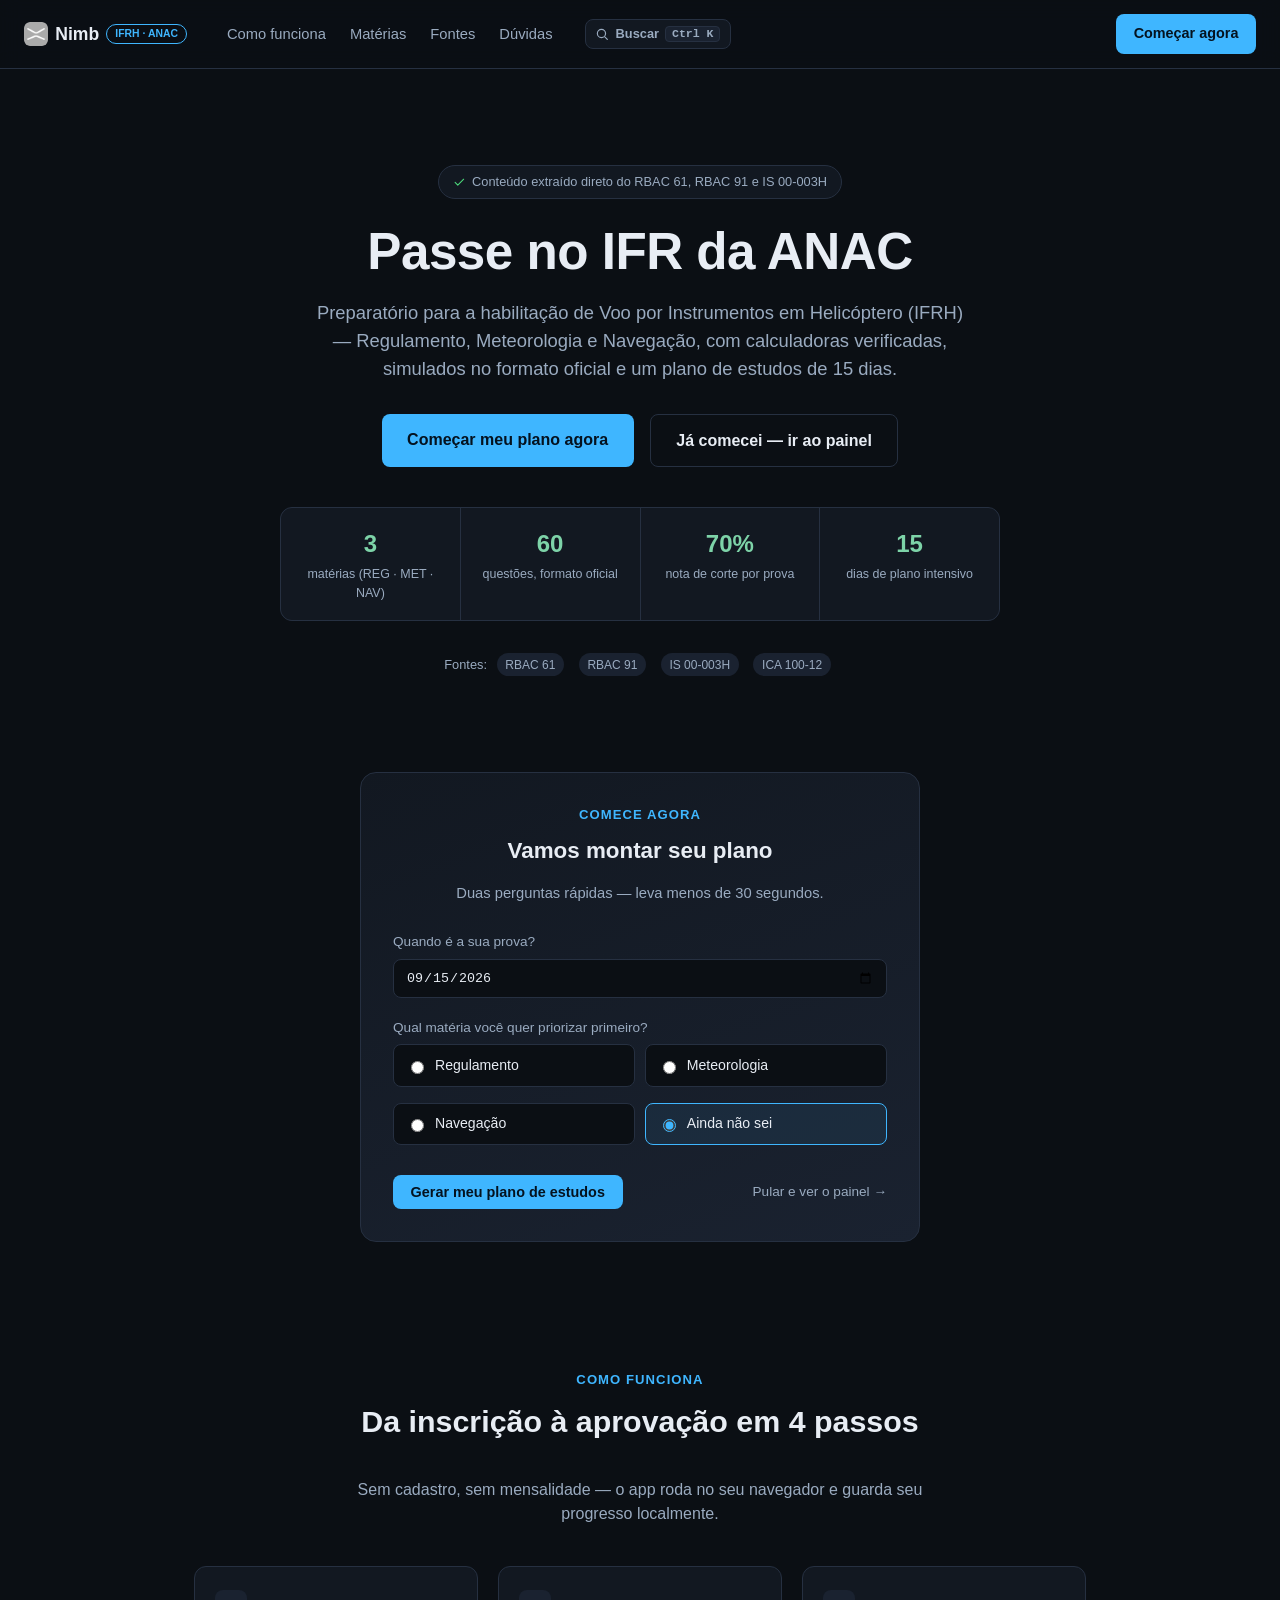
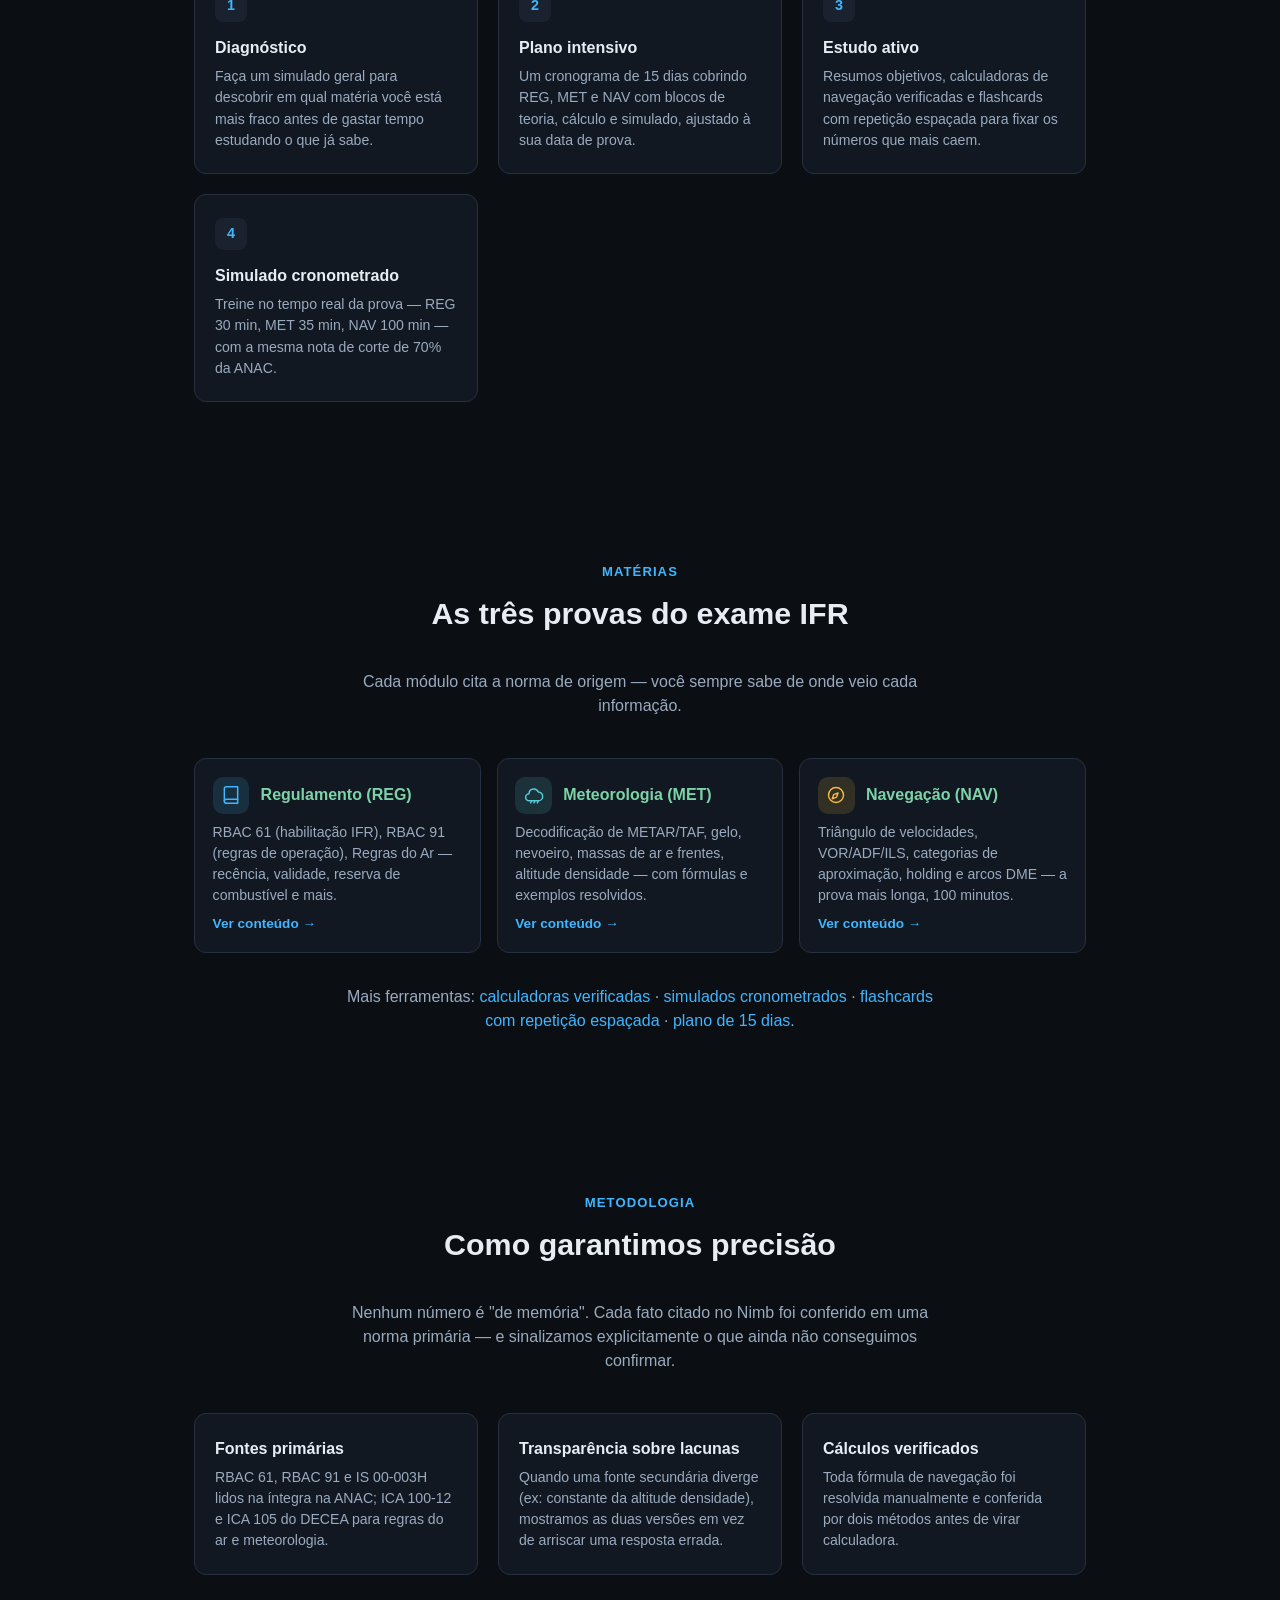
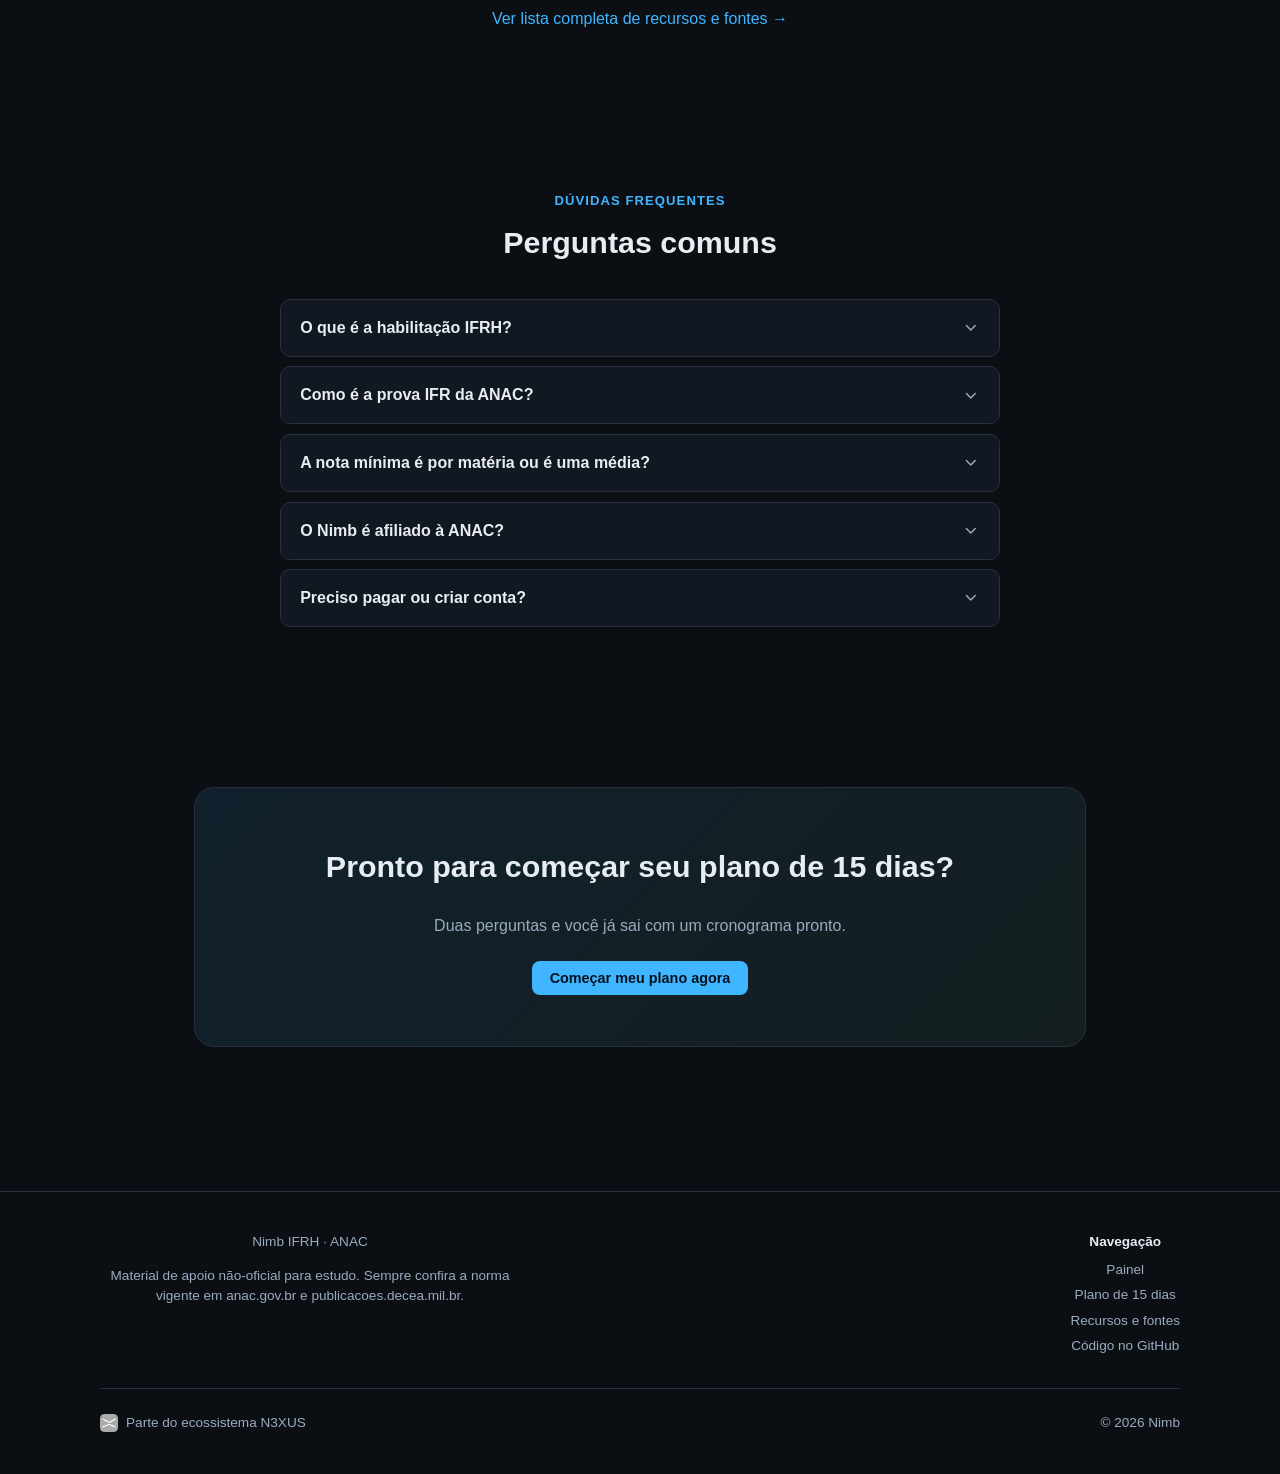
==== commit c337862d: "Otimiza navegacao e touch targets para mobile/tablet Pesquisei praticas de 2026 (Core Web Vitals/INP" ====
--- a/index.html
+++ b/index.html
@@ -14,14 +14,19 @@
 <meta property="og:description" content="Regulamento, Meteorologia e Navegação extraídos direto das normas oficiais da ANAC/DECEA. Calculadoras verificadas, simulados no formato da prova e plano de 15 dias." />
 <meta property="og:url" content="https://nimb.n3xus.dev/" />
 <meta property="og:locale" content="pt_BR" />
-<meta name="twitter:card" content="summary" />
+<meta property="og:image" content="https://nimb.n3xus.dev/img/og-image.png" />
+<meta property="og:image:width" content="1200" />
+<meta property="og:image:height" content="630" />
+<meta property="og:image:alt" content="Nimb — Passe no IFR da ANAC" />
+<meta name="twitter:card" content="summary_large_image" />
 <meta name="twitter:title" content="Nimb — Passe no IFR da ANAC" />
 <meta name="twitter:description" content="Preparatório para a habilitação IFRH baseado nas normas oficiais da ANAC/DECEA." />
+<meta name="twitter:image" content="https://nimb.n3xus.dev/img/og-image.png" />
 
 <link rel="icon" type="image/png" href="img/nexus-mark.png" />
 <link rel="manifest" href="manifest.json" />
 <meta name="theme-color" content="#0b0f14" />
-<link rel="stylesheet" href="css/style.css?v=9" />
+<link rel="stylesheet" href="css/style.css?v=10" />
 <script type="application/ld+json">
 {
   "@context": "https://schema.org",
@@ -286,8 +291,8 @@
   </div>
 </footer>
 
-<script src="js/app.js?v=9"></script>
-<script src="js/palette.js?v=9"></script>
-<script src="js/onboarding.js?v=9"></script>
+<script src="js/app.js?v=10"></script>
+<script src="js/palette.js?v=10"></script>
+<script src="js/onboarding.js?v=10"></script>
 </body>
 </html>
--- a/css/style.css
+++ b/css/style.css
@@ -56,7 +56,7 @@
   gap: 0.45rem;
 }
 header.topbar .brand .icon { color: var(--accent); width: 1.3em; height: 1.3em; }
-header.topbar .brand .tag {
+header.topbar .brand .tag, .landing-nav .brand .tag {
   font-size: 0.65rem;
   font-weight: 600;
   color: var(--accent);
@@ -340,9 +340,41 @@
 }
 
 @media (max-width: 640px) {
-  header.topbar { flex-direction: column; align-items: flex-start; }
-  nav.mainnav { margin-left: 0; width: 100%; }
   .hero { flex-direction: column; align-items: flex-start; }
+}
+
+/* ---- Mobile + tablet: single scrollable row instead of wrapping to 3 lines ---- */
+@media (max-width: 900px) {
+  header.topbar { flex-wrap: wrap; row-gap: 0.5rem; }
+  header.topbar .brand { order: 1; }
+  header.topbar .cmdk-trigger { order: 2; margin-left: auto; }
+  nav.mainnav {
+    order: 3;
+    flex-basis: 100%;
+    width: 100%;
+    margin-left: 0;
+    flex-wrap: nowrap;
+    overflow-x: auto;
+    overscroll-behavior-x: contain;
+    -webkit-overflow-scrolling: touch;
+    scrollbar-width: none;
+    scroll-snap-type: x proximity;
+  }
+  nav.mainnav::-webkit-scrollbar { display: none; }
+  nav.mainnav a {
+    flex-shrink: 0;
+    scroll-snap-align: start;
+    min-height: 44px;
+    display: flex;
+    align-items: center;
+  }
+}
+
+/* ---- Mobile: comfortable touch targets (WCAG 2.2 SC 2.5.8 + platform guidance) ---- */
+@media (max-width: 640px) {
+  button, .btn, .quiz-options button, .selfcheck-opts button {
+    min-height: 44px;
+  }
 }
 
 /* ---- Accessibility: skip link + visible focus ---- */
@@ -587,7 +619,20 @@
 .landing-footer a:hover { color: var(--accent); }
 
 @media (max-width: 720px) {
-  .landing-nav .links { display: none; }
+  .landing-nav { flex-wrap: wrap; row-gap: 0.5rem; }
+  .landing-nav .links {
+    order: 3;
+    flex-basis: 100%;
+    width: 100%;
+    margin-left: 0;
+    flex-wrap: nowrap;
+    overflow-x: auto;
+    overscroll-behavior-x: contain;
+    -webkit-overflow-scrolling: touch;
+    scrollbar-width: none;
+  }
+  .landing-nav .links::-webkit-scrollbar { display: none; }
+  .landing-nav .links a { flex-shrink: 0; min-height: 44px; display: flex; align-items: center; }
   .priority-options { grid-template-columns: 1fr; }
 }
 
